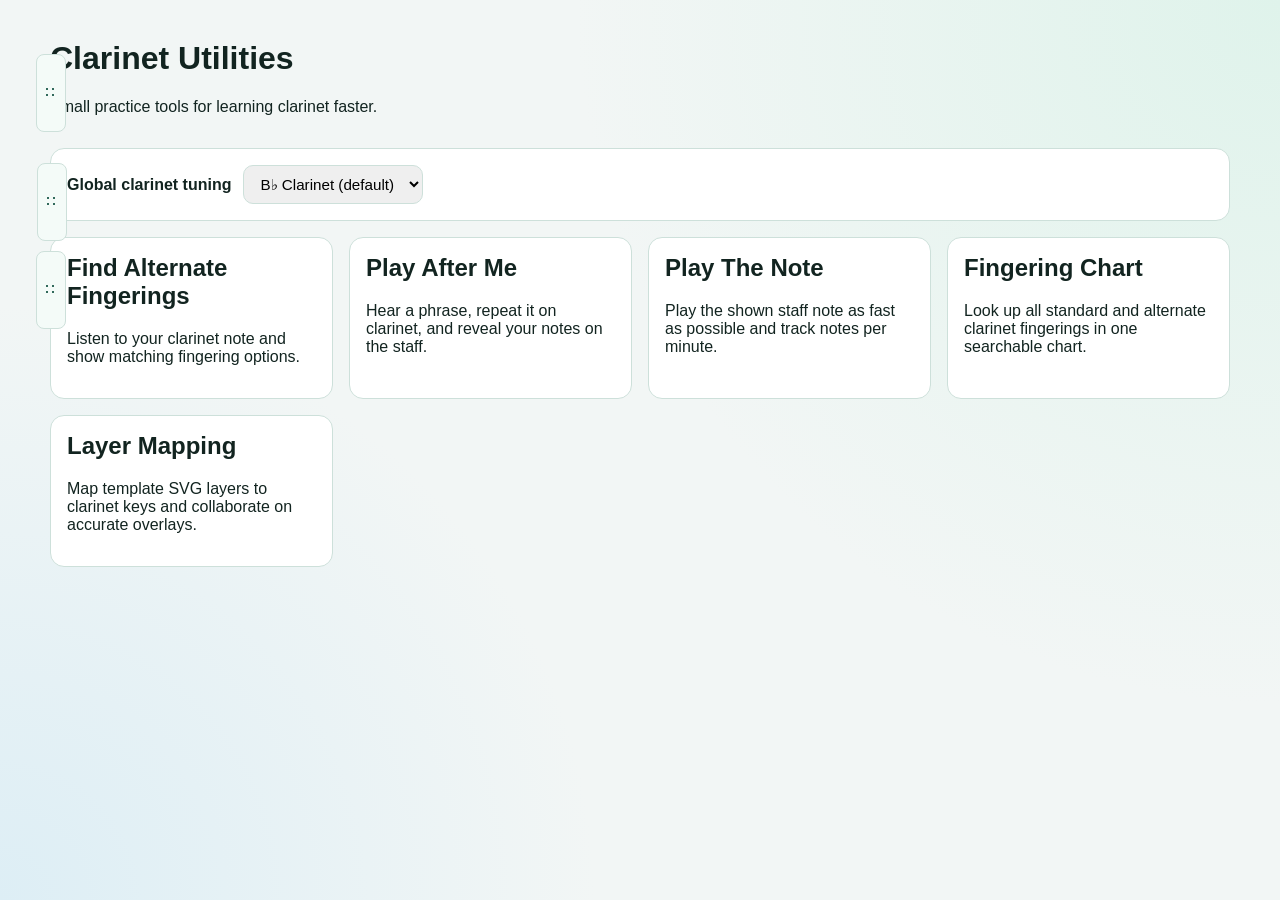
==== index.html @ 4f7fa903 "fixed fingerings! Lots of work hehe" ====
<!doctype html>
<html lang="en">
<head>
  <meta charset="UTF-8">
  <meta name="viewport" content="width=device-width, initial-scale=1.0">
  <title>Clarinet Utilities</title>
  <link rel="stylesheet" href="styles.css">
</head>
<body>
  <main class="page">
    <div id="main-workspace" class="workspace">
      <header class="main-panel">
        <h1>Clarinet Utilities</h1>
        <p>Small practice tools for learning clarinet faster.</p>
      </header>

      <section class="controls main-panel">
        <label for="global-tuning">Global clarinet tuning</label>
        <select id="global-tuning">
          <option value="Bb">B♭ Clarinet (default)</option>
          <option value="A">A Clarinet</option>
          <option value="C">C Clarinet</option>
        </select>
      </section>

      <section class="card-grid main-panel">
        <a class="card" href="alternate-fingerings.html">
          <h2>Find Alternate Fingerings</h2>
          <p>Listen to your clarinet note and show matching fingering options.</p>
        </a>
        <a class="card" href="play-after-me.html">
          <h2>Play After Me</h2>
          <p>Hear a phrase, repeat it on clarinet, and reveal your notes on the staff.</p>
        </a>
        <a class="card" href="play-the-note.html">
          <h2>Play The Note</h2>
          <p>Play the shown staff note as fast as possible and track notes per minute.</p>
        </a>
        <a class="card" href="fingering-chart.html">
          <h2>Fingering Chart</h2>
          <p>Look up all standard and alternate clarinet fingerings in one searchable chart.</p>
        </a>
        <a class="card" href="layer-mapping.html">
          <h2>Layer Mapping</h2>
          <p>Map template SVG layers to clarinet keys and collaborate on accurate overlays.</p>
        </a>
      </section>
    </div>
  </main>
  <script src="js/music-core.js"></script>
  <script src="js/reorder-panels.js"></script>
  <script src="js/main.js"></script>
</body>
</html>
---- styles.css ----
:root {
  --bg: #f2f6f5;
  --card: #ffffff;
  --ink: #122420;
  --muted: #4f6b64;
  --line: #cde0da;
  --accent: #10634f;
  --accent-light: #e0f2ed;
}

* {
  box-sizing: border-box;
}

body {
  margin: 0;
  font-family: "Avenir Next", "Gill Sans", "Trebuchet MS", sans-serif;
  color: var(--ink);
  background:
    radial-gradient(circle at top right, #dff3eb 0%, transparent 45%),
    radial-gradient(circle at bottom left, #ddeef5 0%, transparent 38%),
    var(--bg);
  min-height: 100vh;
}

.page {
  max-width: 1220px;
  margin: 0 auto;
  padding: 1.25rem;
}

h1,
h2,
h3,
p {
  margin-top: 0;
}

.top-nav {
  margin-bottom: 1rem;
}

.top-nav a {
  color: var(--accent);
  text-decoration: none;
  font-weight: 700;
}

.workspace {
  display: flex;
  flex-direction: column;
  gap: 1rem;
  margin-top: 1.25rem;
}

.card-grid {
  margin-top: 1.5rem;
  display: grid;
  grid-template-columns: repeat(auto-fit, minmax(240px, 1fr));
  gap: 1rem;
}

.card,
.result-card,
.controls,
.fingerings,
.pitch-visualizer,
.spectrum-visualizer {
  background: var(--card);
  border: 1px solid var(--line);
  border-radius: 14px;
  padding: 1rem;
}

.card {
  text-decoration: none;
  color: inherit;
  transition: transform 140ms ease, box-shadow 140ms ease;
}

.card:hover,
.card:focus-visible {
  transform: translateY(-2px);
  box-shadow: 0 8px 18px rgba(20, 56, 47, 0.1);
}

.controls {
  display: flex;
  flex-wrap: wrap;
  align-items: center;
  gap: 0.75rem;
}

.controls label {
  font-weight: 700;
}

select,
button {
  border-radius: 10px;
  border: 1px solid var(--line);
  padding: 0.55rem 0.75rem;
  font-size: 0.95rem;
  font-family: inherit;
}

input[type="search"] {
  border-radius: 10px;
  border: 1px solid var(--line);
  padding: 0.55rem 0.75rem;
  font-size: 0.95rem;
  font-family: inherit;
}

textarea {
  border-radius: 10px;
  border: 1px solid var(--line);
  padding: 0.55rem 0.75rem;
  font-size: 0.9rem;
  font-family: "SFMono-Regular", Menlo, Monaco, Consolas, "Liberation Mono", monospace;
}

button {
  background: var(--accent);
  border-color: var(--accent);
  color: #fff;
  font-weight: 700;
  cursor: pointer;
}

button:disabled {
  opacity: 0.45;
  cursor: not-allowed;
}

.status {
  flex-basis: 100%;
  margin: 0;
}

.reorderable-panel {
  margin-top: 0 !important;
  transition: transform 180ms ease, box-shadow 180ms ease, opacity 180ms ease;
  position: relative;
}

.drag-handle {
  position: absolute;
  left: -14px;
  top: 14px;
  z-index: 12;
  display: inline-flex;
  align-items: center;
  justify-content: center;
  width: 30px;
  height: 78px;
  padding: 0;
  border: 1px solid var(--line);
  border-radius: 8px;
  background: #f4fbf8;
  color: #0f4f3f;
  cursor: move;
  user-select: none;
  -webkit-user-select: none;
  -webkit-touch-callout: none;
  touch-action: manipulation;
  margin: 0;
}

.drag-grip {
  width: 14px;
  height: 14px;
  opacity: 0.85;
  background-image: radial-gradient(currentColor 1.4px, transparent 1.5px);
  background-size: 6px 6px;
  background-position: 0 0;
}

.reorderable-panel.is-reordering {
  opacity: 0.96;
  box-shadow: 0 18px 34px rgba(10, 34, 27, 0.25);
  position: relative;
  z-index: 18;
  cursor: grabbing;
}

body.reordering-active {
  user-select: none;
  -webkit-user-select: none;
}

body.reordering-active .reorderable-panel:not(.is-reordering) {
  transition: transform 220ms cubic-bezier(0.22, 1, 0.36, 1), box-shadow 180ms ease, opacity 180ms ease;
}

.results {
  display: grid;
  grid-template-columns: repeat(auto-fit, minmax(280px, 1fr));
  gap: 1rem;
}

.muted {
  color: var(--muted);
}

#concert-note,
#written-note {
  font-size: 1.85rem;
  font-weight: 800;
  margin-bottom: 0.5rem;
}

.note-pair-row {
  display: grid;
  grid-template-columns: repeat(2, minmax(0, 1fr));
  gap: 0.8rem;
  align-items: end;
}

.written-inline {
  display: flex;
  align-items: center;
  gap: 0.5rem;
}

.written-inline .staff-svg {
  max-width: 175px;
  margin-left: 0.2rem;
}

.note-pair-item p.muted {
  margin-bottom: 0.2rem;
}

.note-pair-item #concert-note,
.note-pair-item #written-note {
  margin-bottom: 0;
  font-size: 1.55rem;
}

#pitch-canvas {
  width: 100%;
  height: 240px;
  border-radius: 12px;
  border: 1px solid #263947;
  background:
    radial-gradient(circle at 80% 15%, rgba(58, 247, 212, 0.14) 0%, transparent 32%),
    radial-gradient(circle at 20% 90%, rgba(18, 98, 255, 0.12) 0%, transparent 26%),
    linear-gradient(180deg, #131c25 0%, #0d141b 100%);
}

#spectrum-canvas {
  width: 100%;
  height: 240px;
  border-radius: 12px;
  border: 1px solid #243847;
  background:
    radial-gradient(circle at 18% 10%, rgba(104, 232, 255, 0.12) 0%, transparent 35%),
    radial-gradient(circle at 83% 89%, rgba(74, 198, 255, 0.1) 0%, transparent 30%),
    linear-gradient(180deg, #121a25 0%, #0c131b 100%);
}

.fingering-list {
  display: grid;
  grid-template-columns: repeat(auto-fit, minmax(240px, 1fr));
  gap: 0.75rem;
}

.chart-results {
  display: flex;
  flex-direction: column;
  gap: 0.65rem;
}

.chart-note-block {
  border: 1px solid var(--line);
  border-radius: 12px;
  padding: 0.55rem 0.6rem;
  background: #f9fcfb;
}

.chart-note-title {
  margin: 0 0 0.2rem;
  font-size: 0.95rem;
}

.chart-note-subtitle {
  margin: 0 0 0.4rem;
  font-size: 0.8rem;
}

.chart-note-rows {
  display: grid;
  gap: 0.45rem;
}

.chart-fingering-row {
  display: grid;
  grid-template-columns: 128px 132px minmax(0, 1fr);
  gap: 0.5rem;
  align-items: center;
  padding-top: 0.26rem;
  border-top: 1px dashed #d7e7e1;
}

.chart-fingering-row:first-child {
  border-top: 0;
  padding-top: 0;
}

.chart-clef-col,
.chart-clef-spacer {
  min-height: 84px;
}

.chart-staff-svg {
  display: block;
  width: 124px;
  height: auto;
  border: 1px solid var(--line);
  border-radius: 8px;
  background: #fff;
}

.chart-fingering-visual .fingering-image-frame {
  width: 126px;
}

.chart-fingering-visual .fingering-image-frame > img {
  display: block;
  width: 100%;
  height: auto;
}

.chart-fingering-text p {
  margin: 0 0 0.22rem;
  font-size: 0.82rem;
  line-height: 1.25;
}

.chart-fingering-text p:last-child {
  margin-bottom: 0;
}

.chart-fingering-type {
  display: inline-block;
  font-size: 0.74rem;
  font-weight: 700;
  border: 1px solid var(--line);
  background: #eef7f3;
  border-radius: 999px;
  padding: 0.06rem 0.4rem;
}

.chart-fingering-info {
  color: var(--muted);
}

.chart-fingering-keys {
  color: #27443c;
  overflow-wrap: anywhere;
}

.fingering-card {
  border: 1px solid var(--line);
  border-radius: 12px;
  padding: 0.75rem;
  background: var(--accent-light);
}

.fingering-card h3 {
  margin-bottom: 0.35rem;
}

.fingering-card p {
  margin-bottom: 0.35rem;
}

.fingering-content {
  min-width: 0;
}

.fingering-card-compact {
  padding: 0.55rem 0.6rem;
}

.fingering-card-compact h3 {
  font-size: 0.95rem;
  margin-bottom: 0.25rem;
}

.fingering-card-compact p {
  margin-bottom: 0.25rem;
  font-size: 0.84rem;
  line-height: 1.26;
}

.fingering-guide-link {
  margin: 0.24rem 0 0;
  font-size: 0.8rem;
  color: var(--muted);
}

.fingering-card-horizontal {
  display: grid;
  grid-template-columns: 150px minmax(0, 1fr);
  gap: 0.65rem;
  align-items: start;
}

.fingering-card-horizontal .fingering-visual {
  margin: 0;
}

.fingering-card-horizontal .fingering-visual figcaption {
  margin-top: 0.18rem;
  font-size: 0.74rem;
}

.fingering-image-frame {
  position: relative;
  border: 1px solid var(--line);
  border-radius: 10px;
  background: #fff;
  overflow: hidden;
}

.fingering-inline-svg {
  display: block;
  width: 100%;
  height: auto;
}

.fingering-overlay-svg {
  position: absolute;
  inset: 0;
  width: 100%;
  height: 100%;
  pointer-events: none;
}

.fingering-visual {
  margin: 0.55rem 0 0;
}

.fingering-visual img {
  width: 100%;
  display: block;
  background: #fff;
}

.fingering-visual figcaption {
  margin-top: 0.3rem;
  font-size: 0.82rem;
  color: var(--muted);
}

.staff-svg {
  width: 100%;
  max-width: 360px;
  height: auto;
  border: 1px solid var(--line);
  border-radius: 10px;
  background: #fff;
}

.game-controls,
.game-info,
.score-panel,
.game-card {
  background: var(--card);
  border: 1px solid var(--line);
  border-radius: 14px;
  padding: 1rem;
}

.game-controls {
  margin-top: 1rem;
}

.control-row {
  display: flex;
  flex-wrap: wrap;
  gap: 0.6rem;
  align-items: center;
  margin-bottom: 0.7rem;
}

.control-row label {
  min-width: 210px;
  font-weight: 700;
}

.control-row input,
.control-row select {
  border-radius: 10px;
  border: 1px solid var(--line);
  padding: 0.55rem 0.75rem;
  font-size: 0.95rem;
  font-family: inherit;
}

.custom-controls {
  border: 1px dashed var(--line);
  border-radius: 12px;
  padding: 0.8rem;
  margin-top: 0.35rem;
  margin-bottom: 0.75rem;
}

.control-actions {
  display: flex;
  gap: 0.7rem;
  flex-wrap: wrap;
}

.mapping-grid {
  display: grid;
  gap: 0.7rem;
}

.mapping-row {
  display: grid;
  gap: 0.35rem;
  border: 1px solid var(--line);
  border-radius: 10px;
  padding: 0.55rem;
  background: #f9fcfb;
}

.mapping-key {
  font-size: 0.9rem;
  font-weight: 700;
  color: #15332c;
}

.mapping-canvas {
  border: 1px solid var(--line);
  border-radius: 10px;
  padding: 0.45rem;
  background: #fff;
  min-height: 260px;
}

.mapping-template-svg {
  width: 100%;
  max-width: 220px;
  height: auto;
  display: block;
  margin: 0 auto;
}

.mapping-template-svg .mapping-layer-group.is-unselected {
  opacity: 0.18;
}

.mapping-template-svg .mapping-layer-group.is-selected {
  opacity: 1;
}

.mapping-template-svg .mapping-layer-group.is-selected path,
.mapping-template-svg .mapping-layer-group.is-selected circle,
.mapping-template-svg .mapping-layer-group.is-selected ellipse,
.mapping-template-svg .mapping-layer-group.is-selected rect,
.mapping-template-svg .mapping-layer-group.is-selected polygon,
.mapping-template-svg .mapping-layer-group.is-selected polyline,
.mapping-template-svg .mapping-layer-group.is-selected line {
  stroke: #0a0a0a !important;
  fill: #0a0a0a !important;
}

.mapping-selected {
  display: flex;
  flex-wrap: wrap;
  gap: 0.35rem;
  font-size: 0.83rem;
  color: var(--muted);
}

.mapping-pill {
  display: inline-flex;
  align-items: center;
  border: 1px solid var(--line);
  border-radius: 999px;
  background: #eef7f3;
  color: #16372f;
  padding: 0.16rem 0.48rem;
  font-weight: 700;
}

.mapping-layer-list {
  display: flex;
  flex-wrap: wrap;
  gap: 0.35rem;
}

.mapping-layer-btn {
  border: 1px solid var(--line);
  background: #fff;
  color: #24463e;
  border-radius: 999px;
  padding: 0.18rem 0.52rem;
  font-size: 0.78rem;
  font-weight: 700;
  cursor: pointer;
}

.mapping-layer-btn.is-selected {
  background: #10634f;
  border-color: #10634f;
  color: #fff;
}

.mapping-json {
  width: 100%;
  min-height: 220px;
  resize: vertical;
  margin-bottom: 0.65rem;
}

.register-options {
  display: flex;
  flex-wrap: wrap;
  gap: 0.8rem;
}

.register-options label {
  min-width: 0;
  font-weight: 600;
  display: inline-flex;
  align-items: center;
  gap: 0.35rem;
}

.game-info {
  margin-top: 1rem;
  display: grid;
  grid-template-columns: repeat(auto-fit, minmax(180px, 1fr));
  gap: 0.7rem;
}

.game-card h2 {
  margin-bottom: 0.5rem;
}

.big {
  font-size: 1.7rem;
  font-weight: 800;
  margin: 0;
}

.score-panel {
  margin-top: 1rem;
}

#score-output .staff-svg {
  max-width: none;
}

@media (min-width: 980px) {
  #workspace {
    display: grid;
    grid-template-columns: minmax(320px, 1fr) minmax(320px, 1fr);
    gap: 1rem;
  }

  #workspace .controls,
  #workspace .results,
  #workspace .fingerings {
    grid-column: 1 / -1;
  }

  #workspace .pitch-visualizer,
  #workspace .spectrum-visualizer {
    grid-column: span 1;
  }

  #play-after-workspace,
  #play-note-workspace,
  #fingering-chart-workspace {
    display: grid;
    grid-template-columns: minmax(320px, 1fr) minmax(320px, 1fr);
    gap: 1rem;
  }

  #play-after-workspace .score-panel,
  #play-note-workspace .score-panel,
  #fingering-chart-workspace .fingerings {
    grid-column: 1 / -1;
  }
}

@media (max-width: 620px) {
  .page {
    padding: 1rem;
  }

  .controls {
    align-items: stretch;
  }

  select,
  button,
  input[type="search"] {
    width: 100%;
  }

  .control-row label {
    min-width: 0;
    width: 100%;
  }

  .game-info {
    margin-top: 0.7rem;
    gap: 0.45rem;
    grid-template-columns: repeat(3, minmax(0, 1fr));
  }

  .game-card {
    padding: 0.55rem;
    border-radius: 10px;
  }

  .game-card h2 {
    margin-bottom: 0.35rem;
    font-size: 0.78rem;
    line-height: 1.15;
  }

  .big {
    font-size: 1.1rem;
    line-height: 1.05;
  }

  .drag-handle {
    left: -10px;
    top: 10px;
    width: 28px;
    height: 72px;
  }

  .note-pair-row {
    gap: 0.5rem;
  }

  .note-pair-item #concert-note,
  .note-pair-item #written-note {
    font-size: 1.18rem;
    line-height: 1.1;
    white-space: nowrap;
  }

  .written-inline {
    gap: 0.3rem;
  }

  .written-inline .staff-svg {
    max-width: 110px;
  }

  .chart-results {
    gap: 0.45rem;
  }

  .chart-note-block {
    padding: 0.42rem 0.46rem;
  }

  .chart-note-title {
    font-size: 0.84rem;
  }

  .chart-note-subtitle {
    font-size: 0.7rem;
    margin-bottom: 0.24rem;
  }

  .chart-note-rows {
    gap: 0.32rem;
  }

  .chart-fingering-row {
    grid-template-columns: 80px 82px minmax(0, 1fr);
    gap: 0.3rem;
    padding-top: 0.22rem;
  }

  .chart-clef-col,
  .chart-clef-spacer {
    min-height: 56px;
  }

  .chart-staff-svg {
    width: 78px;
    border-radius: 6px;
  }

  .chart-fingering-visual .fingering-image-frame {
    width: 80px;
  }

  .chart-fingering-visual .fingering-image-frame > img {
    border-radius: 6px;
  }

  .chart-fingering-text p {
    font-size: 0.7rem;
    margin-bottom: 0.16rem;
    line-height: 1.17;
  }

  .chart-fingering-keys {
    font-size: 0.66rem;
    line-height: 1.16;
  }

  .chart-fingering-type {
    font-size: 0.62rem;
    padding: 0.03rem 0.26rem;
  }

  .chart-fingering-list {
    gap: 0.22rem;
    padding-left: 0.9rem;
  }

  .chart-fingering-item {
    font-size: 0.72rem;
    line-height: 1.18;
  }

  .chart-fingering-type {
    font-size: 0.66rem;
    padding: 0.04rem 0.3rem;
  }

  .fingering-list {
    grid-template-columns: 1fr;
    gap: 0.45rem;
  }

  .fingering-card-compact {
    padding: 0.48rem 0.52rem;
  }

  .fingering-card-compact h3 {
    font-size: 0.9rem;
  }

  .fingering-card-compact p {
    font-size: 0.78rem;
    margin-bottom: 0.2rem;
  }

  .fingering-guide-link {
    font-size: 0.74rem;
  }

  .fingering-card-horizontal {
    grid-template-columns: 108px minmax(0, 1fr);
    gap: 0.4rem;
  }

  .fingering-card-horizontal .fingering-visual figcaption {
    font-size: 0.68rem;
  }

}
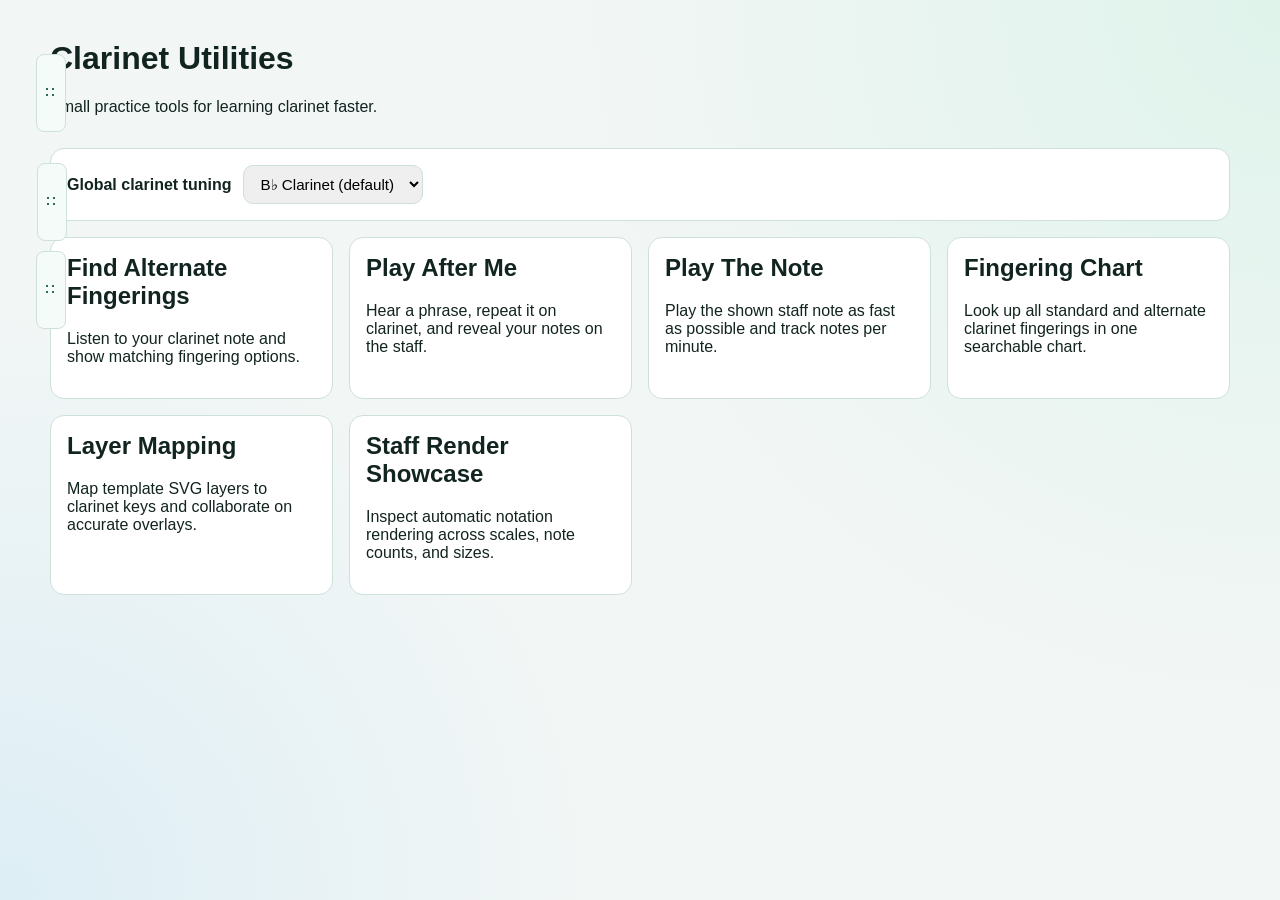
==== commit cbbe7469: "fixed staff renderer" ====
--- a/index.html
+++ b/index.html
@@ -44,6 +44,10 @@
           <h2>Layer Mapping</h2>
           <p>Map template SVG layers to clarinet keys and collaborate on accurate overlays.</p>
         </a>
+        <a class="card" href="staff-render-showcase.html">
+          <h2>Staff Render Showcase</h2>
+          <p>Inspect automatic notation rendering across scales, note counts, and sizes.</p>
+        </a>
       </section>
     </div>
   </main>
--- a/styles.css
+++ b/styles.css
@@ -266,6 +266,32 @@
   gap: 0.75rem;
 }
 
+#alternate-fingerings-panel {
+  min-height: 420px;
+}
+
+#alternate-fingerings-panel .fingering-list {
+  min-height: 0;
+  align-items: start;
+  align-content: start;
+}
+
+.fingering-placeholder {
+  display: grid;
+  grid-template-columns: 150px minmax(0, 1fr);
+  gap: 0.65rem;
+  align-items: start;
+}
+
+.fingering-placeholder-text h3 {
+  margin: 0 0 0.35rem;
+}
+
+.fingering-placeholder-text p {
+  margin: 0;
+  color: var(--muted);
+}
+
 .chart-results {
   display: flex;
   flex-direction: column;
@@ -462,6 +488,34 @@
   border: 1px solid var(--line);
   border-radius: 10px;
   background: #fff;
+}
+
+.staff-showcase-grid {
+  display: grid;
+  gap: 0.9rem;
+}
+
+.staff-showcase-card {
+  border: 1px solid var(--line);
+  border-radius: 14px;
+  background: var(--panel);
+  padding: 0.8rem;
+}
+
+.staff-showcase-card h3 {
+  margin: 0 0 0.3rem;
+}
+
+.staff-showcase-card .muted {
+  margin: 0 0 0.5rem;
+}
+
+.staff-showcase-frame {
+  border: 1px solid var(--line);
+  border-radius: 12px;
+  background: #fff;
+  padding: 0.2rem;
+  overflow-x: auto;
 }
 
 .game-controls,
@@ -839,6 +893,19 @@
     gap: 0.45rem;
   }
 
+  #alternate-fingerings-panel {
+    min-height: 360px;
+  }
+
+  #alternate-fingerings-panel .fingering-list {
+    min-height: 0;
+  }
+
+  .fingering-placeholder {
+    grid-template-columns: 108px minmax(0, 1fr);
+    gap: 0.4rem;
+  }
+
   .fingering-card-compact {
     padding: 0.48rem 0.52rem;
   }
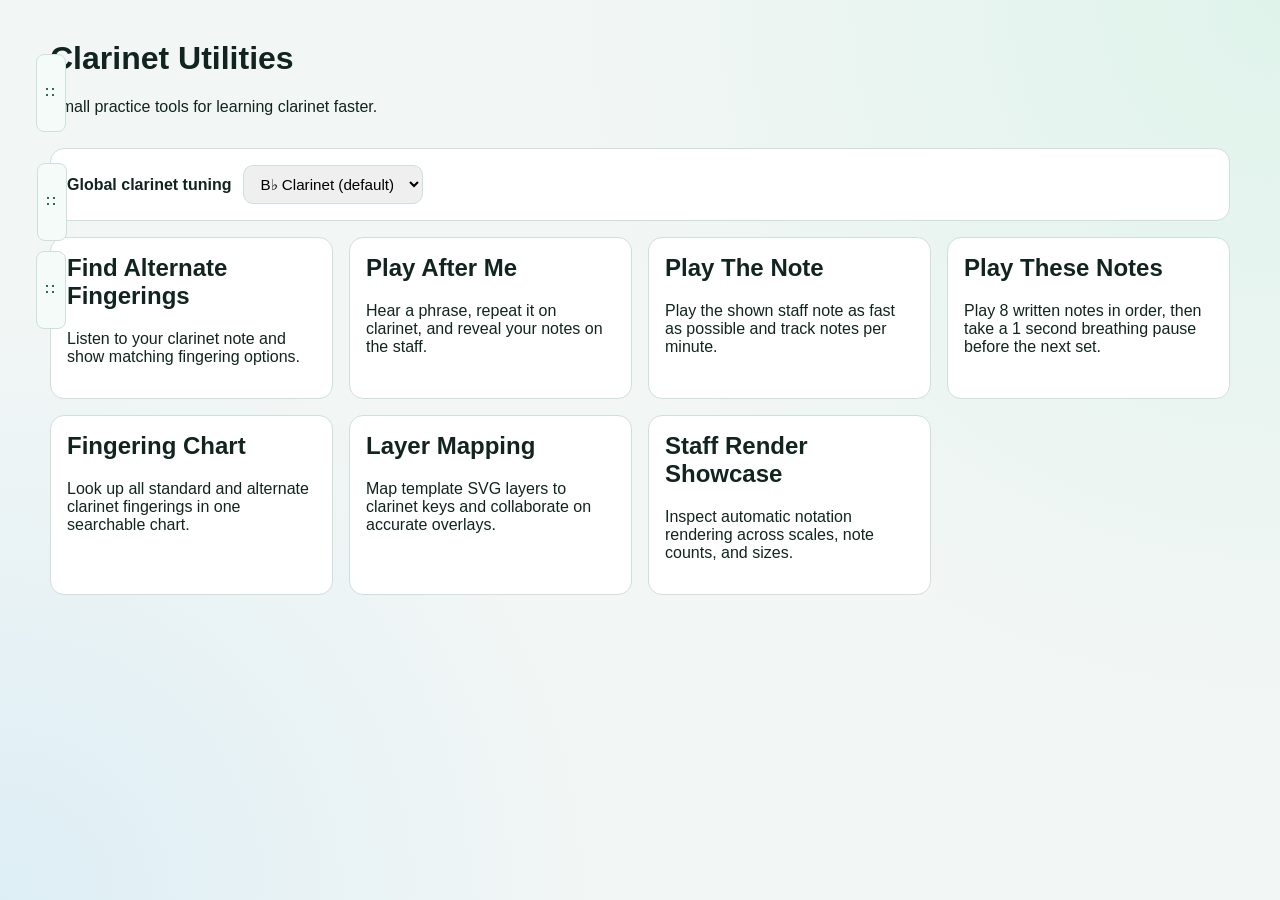
==== commit f2384c9d: "addd play these notes" ====
--- a/index.html
+++ b/index.html
@@ -36,6 +36,10 @@
           <h2>Play The Note</h2>
           <p>Play the shown staff note as fast as possible and track notes per minute.</p>
         </a>
+        <a class="card" href="play-these-notes.html">
+          <h2>Play These Notes</h2>
+          <p>Play 8 written notes in order, then take a 1 second breathing pause before the next set.</p>
+        </a>
         <a class="card" href="fingering-chart.html">
           <h2>Fingering Chart</h2>
           <p>Look up all standard and alternate clarinet fingerings in one searchable chart.</p>
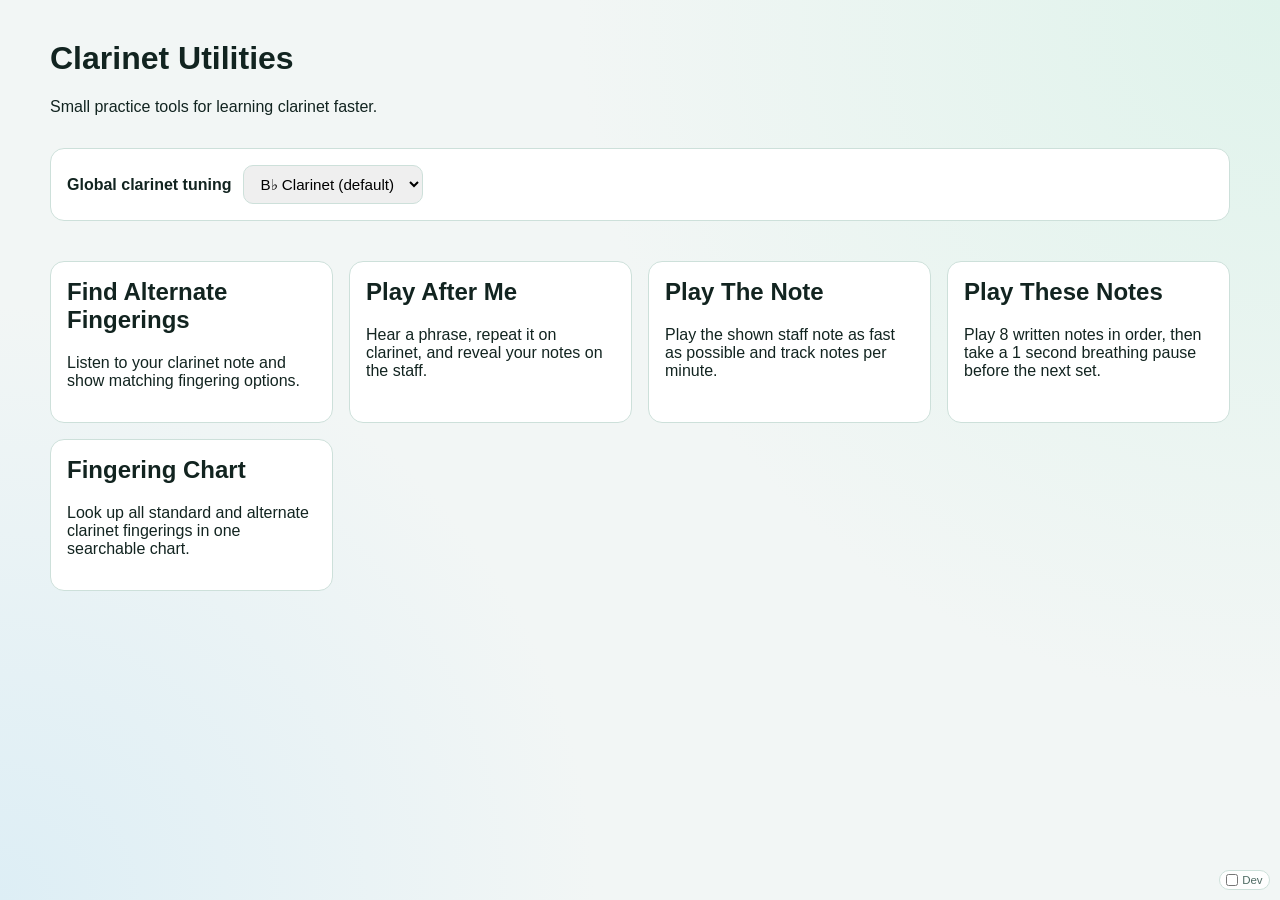
==== commit d92c8970: "placed some things in dev mode. Removed panel system. Introduced favicon" ====
--- a/index.html
+++ b/index.html
@@ -4,6 +4,7 @@
   <meta charset="UTF-8">
   <meta name="viewport" content="width=device-width, initial-scale=1.0">
   <title>Clarinet Utilities</title>
+  <link rel="icon" href="favicon.svg" type="image/svg+xml">
   <link rel="stylesheet" href="styles.css">
 </head>
 <body>
@@ -44,11 +45,11 @@
           <h2>Fingering Chart</h2>
           <p>Look up all standard and alternate clarinet fingerings in one searchable chart.</p>
         </a>
-        <a class="card" href="layer-mapping.html">
+        <a class="card" href="layer-mapping.html" data-dev-only hidden>
           <h2>Layer Mapping</h2>
           <p>Map template SVG layers to clarinet keys and collaborate on accurate overlays.</p>
         </a>
-        <a class="card" href="staff-render-showcase.html">
+        <a class="card" href="staff-render-showcase.html" data-dev-only hidden>
           <h2>Staff Render Showcase</h2>
           <p>Inspect automatic notation rendering across scales, note counts, and sizes.</p>
         </a>
@@ -56,7 +57,7 @@
     </div>
   </main>
   <script src="js/music-core.js"></script>
-  <script src="js/reorder-panels.js"></script>
+  <script src="js/dev-mode.js"></script>
   <script src="js/main.js"></script>
 </body>
 </html>
--- a/styles.css
+++ b/styles.css
@@ -518,6 +518,29 @@
   overflow-x: auto;
 }
 
+.dev-mode-toggle {
+  position: fixed;
+  right: 10px;
+  bottom: 10px;
+  z-index: 50;
+  display: inline-flex;
+  align-items: center;
+  gap: 0.26rem;
+  font-size: 0.72rem;
+  color: var(--muted);
+  background: rgba(255, 255, 255, 0.88);
+  border: 1px solid var(--line);
+  border-radius: 999px;
+  padding: 0.18rem 0.4rem;
+  user-select: none;
+}
+
+.dev-mode-toggle input[type="checkbox"] {
+  width: 12px;
+  height: 12px;
+  margin: 0;
+}
+
 .game-controls,
 .game-info,
 .score-panel,
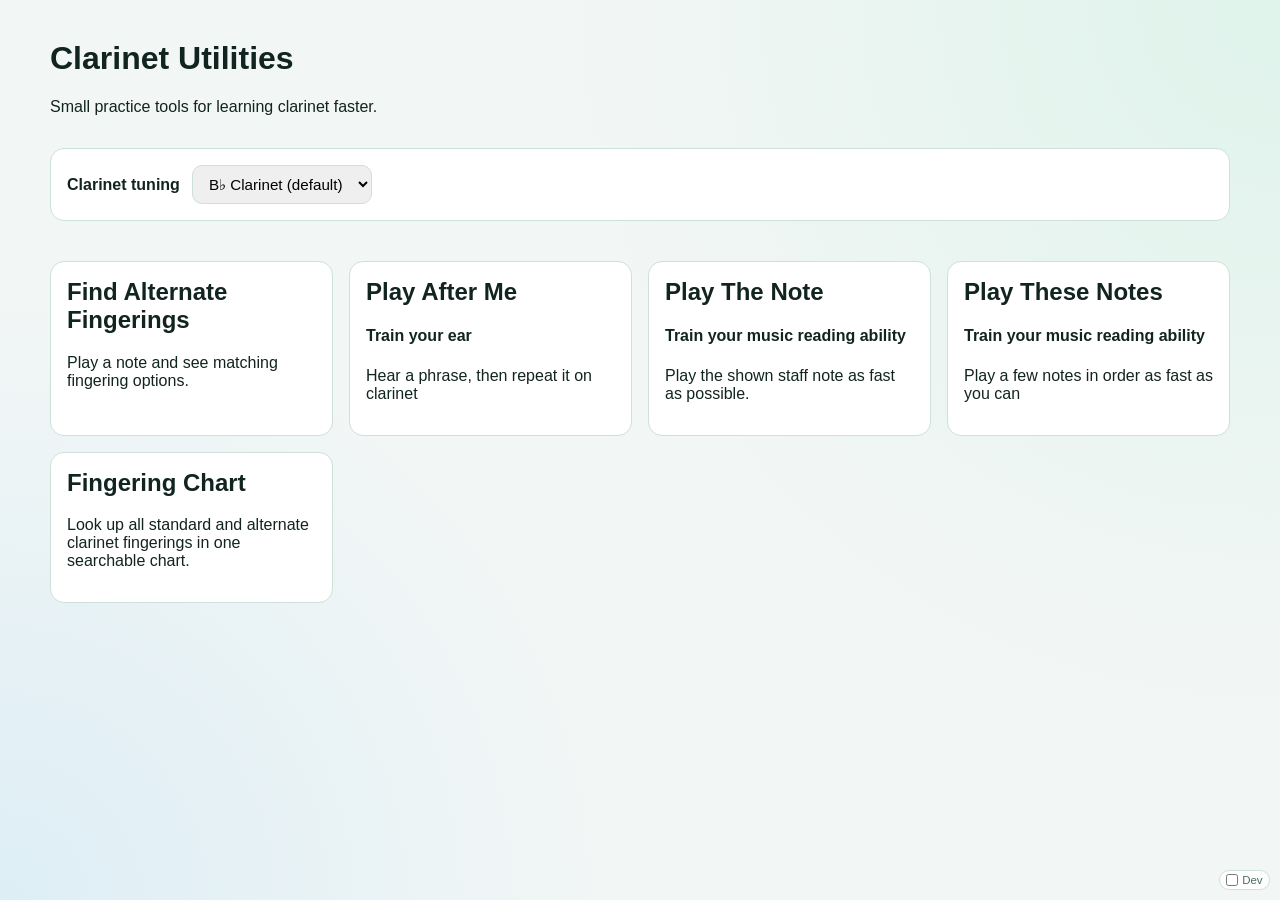
==== commit b1d8886a: "much nicer bottom bar" ====
--- a/index.html
+++ b/index.html
@@ -7,7 +7,7 @@
   <link rel="icon" href="favicon.svg" type="image/svg+xml">
   <link rel="stylesheet" href="styles.css">
 </head>
-<body>
+<body data-show-dev-toggle>
   <main class="page">
     <div id="main-workspace" class="workspace">
       <header class="main-panel">
@@ -16,7 +16,7 @@
       </header>
 
       <section class="controls main-panel">
-        <label for="global-tuning">Global clarinet tuning</label>
+        <label for="global-tuning">Clarinet tuning</label>
         <select id="global-tuning">
           <option value="Bb">B♭ Clarinet (default)</option>
           <option value="A">A Clarinet</option>
@@ -27,19 +27,22 @@
       <section class="card-grid main-panel">
         <a class="card" href="alternate-fingerings.html">
           <h2>Find Alternate Fingerings</h2>
-          <p>Listen to your clarinet note and show matching fingering options.</p>
+          <p>Play a note and see matching fingering options.</p>
         </a>
         <a class="card" href="play-after-me.html">
           <h2>Play After Me</h2>
-          <p>Hear a phrase, repeat it on clarinet, and reveal your notes on the staff.</p>
+          <h4>Train your ear</h4>
+          <p>Hear a phrase, then repeat it on clarinet</p>
         </a>
         <a class="card" href="play-the-note.html">
           <h2>Play The Note</h2>
-          <p>Play the shown staff note as fast as possible and track notes per minute.</p>
+          <h4>Train your music reading ability</h4>
+          <p>Play the shown staff note as fast as possible.</p>
         </a>
         <a class="card" href="play-these-notes.html">
           <h2>Play These Notes</h2>
-          <p>Play 8 written notes in order, then take a 1 second breathing pause before the next set.</p>
+          <h4>Train your music reading ability</h4>
+          <p>Play a few notes in order as fast as you can</p>
         </a>
         <a class="card" href="fingering-chart.html">
           <h2>Fingering Chart</h2>
--- a/styles.css
+++ b/styles.css
@@ -23,6 +23,10 @@
   min-height: 100vh;
 }
 
+body.has-bottom-bar {
+  padding-bottom: 76px;
+}
+
 .page {
   max-width: 1220px;
   margin: 0 auto;
@@ -541,6 +545,137 @@
   margin: 0;
 }
 
+.bottom-bar {
+  position: fixed;
+  left: 0;
+  right: 0;
+  bottom: 0;
+  height: 64px;
+  z-index: 40;
+  overflow: hidden;
+  background: rgba(16, 25, 24, 0.9);
+  backdrop-filter: blur(4px);
+  border-top: 1px solid rgba(178, 215, 200, 0.28);
+}
+
+.bottom-bar-canvas {
+  position: absolute;
+  inset: 0;
+  width: 100%;
+  height: 100%;
+}
+
+.bottom-bar-content {
+  position: relative;
+  z-index: 1;
+  height: 100%;
+  display: grid;
+  grid-template-columns: repeat(3, minmax(0, 1fr));
+  align-items: center;
+  gap: 0.4rem;
+  padding: 0.55rem 0.75rem;
+}
+
+.bottom-bar-content.without-pitch {
+  grid-template-columns: repeat(2, minmax(0, 1fr));
+}
+
+.bottom-bar-section {
+  min-width: 0;
+  display: flex;
+  align-items: center;
+  justify-content: center;
+}
+
+.bottom-bar-status {
+  display: inline-flex;
+  align-items: center;
+  justify-content: center;
+  font-size: 0.81rem;
+  font-weight: 700;
+  color: #eff4f6;
+  text-transform: lowercase;
+  letter-spacing: 0.02em;
+  justify-self: center;
+  min-width: 84px;
+}
+
+.bottom-bar-actions {
+  display: inline-flex;
+  align-items: center;
+  justify-content: center;
+  justify-self: center;
+  min-width: 0;
+}
+
+.bottom-bar-actions button {
+  border: 1px solid rgba(229, 233, 231, 0.42);
+  background: rgba(255, 255, 255, 0.08);
+  color: #f7f7f1;
+  border-radius: 999px;
+  padding: 0 1.1rem;
+  font-size: 1.22rem;
+  font-weight: 700;
+  line-height: 1;
+  backdrop-filter: blur(2px);
+  min-width: 124px;
+  height: 44px;
+}
+
+.bottom-bar-pitch {
+  display: inline-flex;
+  align-items: center;
+  justify-content: center;
+  font-size: 0.78rem;
+  font-weight: 600;
+  color: #eef5f8;
+  letter-spacing: 0.01em;
+  text-transform: none;
+  white-space: nowrap;
+  overflow: hidden;
+  text-overflow: ellipsis;
+  max-width: 100%;
+}
+
+.bottom-bar.waiting .bottom-bar-status {
+  color: #f2f5f7;
+}
+
+.bottom-bar.listening .bottom-bar-status {
+  color: #d4f6ff;
+}
+
+.bottom-bar-actions button.is-warm {
+  background: rgba(255, 166, 84, 0.78);
+  border-color: rgba(255, 210, 160, 0.95);
+  color: #fff7e9;
+}
+
+.bottom-bar-actions button.is-cold {
+  background: rgba(65, 157, 188, 0.8);
+  border-color: rgba(170, 229, 246, 0.95);
+  color: #ecfbff;
+}
+
+.bottom-bar-actions button.needs-attention {
+  animation: bottom-bar-start-attention 1.8s ease-in-out infinite;
+}
+
+@keyframes bottom-bar-start-attention {
+  0% {
+    transform: scale(1);
+    box-shadow: 0 0 0 0 rgba(255, 176, 112, 0.55);
+  }
+  45% {
+    transform: scale(1.04);
+    box-shadow: 0 0 0 9px rgba(255, 176, 112, 0.08);
+  }
+  100% {
+    transform: scale(1);
+    box-shadow: 0 0 0 0 rgba(255, 176, 112, 0);
+  }
+}
+
 .game-controls,
 .game-info,
 .score-panel,
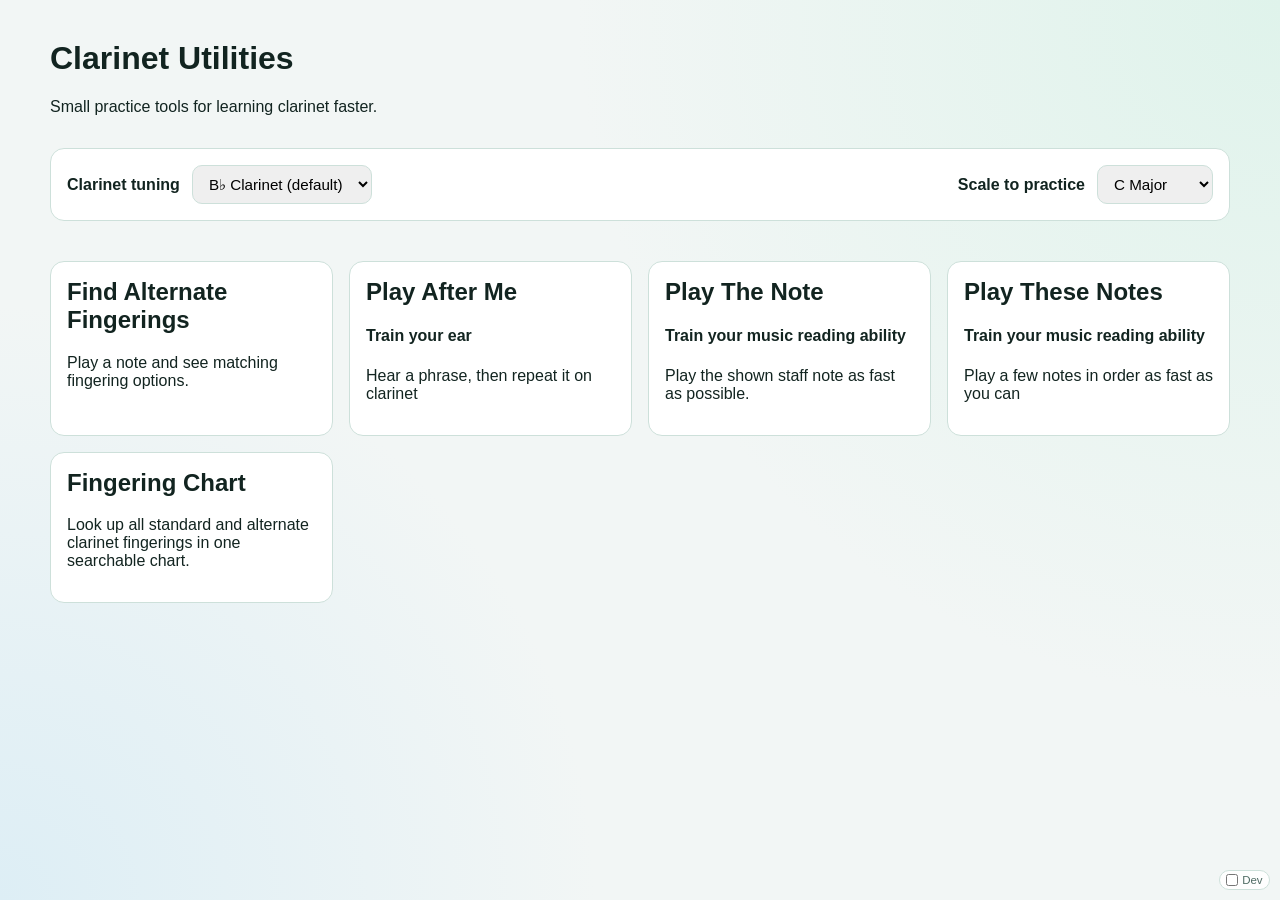
==== commit c26b13cd: "added scale selection in front page" ====
--- a/index.html
+++ b/index.html
@@ -15,13 +15,28 @@
         <p>Small practice tools for learning clarinet faster.</p>
       </header>
 
-      <section class="controls main-panel">
-        <label for="global-tuning">Clarinet tuning</label>
-        <select id="global-tuning">
-          <option value="Bb">B♭ Clarinet (default)</option>
-          <option value="A">A Clarinet</option>
-          <option value="C">C Clarinet</option>
-        </select>
+      <section class="controls main-panel global-controls">
+        <div class="global-controls-group">
+          <label for="global-tuning">Clarinet tuning</label>
+          <select id="global-tuning">
+            <option value="Bb">B♭ Clarinet (default)</option>
+            <option value="A">A Clarinet</option>
+            <option value="C">C Clarinet</option>
+          </select>
+        </div>
+        <div class="global-controls-group global-controls-right">
+          <label for="global-scale">Scale to practice</label>
+          <select id="global-scale">
+            <option value="C_MAJOR">C Major</option>
+            <option value="G_MAJOR">G Major</option>
+            <option value="D_MAJOR">D Major</option>
+            <option value="A_MAJOR">A Major</option>
+            <option value="F_MAJOR">F Major</option>
+            <option value="BB_MAJOR">B♭ Major</option>
+            <option value="A_MINOR">A Minor</option>
+            <option value="CHROMATIC">Chromatic</option>
+          </select>
+        </div>
       </section>
 
       <section class="card-grid main-panel">
--- a/styles.css
+++ b/styles.css
@@ -99,6 +99,20 @@
   font-weight: 700;
 }
 
+.global-controls {
+  justify-content: space-between;
+}
+
+.global-controls-group {
+  display: inline-flex;
+  align-items: center;
+  gap: 0.75rem;
+}
+
+.global-controls-right {
+  margin-left: auto;
+}
+
 select,
 button {
   border-radius: 10px;
@@ -140,61 +154,6 @@
 .status {
   flex-basis: 100%;
   margin: 0;
-}
-
-.reorderable-panel {
-  margin-top: 0 !important;
-  transition: transform 180ms ease, box-shadow 180ms ease, opacity 180ms ease;
-  position: relative;
-}
-
-.drag-handle {
-  position: absolute;
-  left: -14px;
-  top: 14px;
-  z-index: 12;
-  display: inline-flex;
-  align-items: center;
-  justify-content: center;
-  width: 30px;
-  height: 78px;
-  padding: 0;
-  border: 1px solid var(--line);
-  border-radius: 8px;
-  background: #f4fbf8;
-  color: #0f4f3f;
-  cursor: move;
-  user-select: none;
-  -webkit-user-select: none;
-  -webkit-touch-callout: none;
-  touch-action: manipulation;
-  margin: 0;
-}
-
-.drag-grip {
-  width: 14px;
-  height: 14px;
-  opacity: 0.85;
-  background-image: radial-gradient(currentColor 1.4px, transparent 1.5px);
-  background-size: 6px 6px;
-  background-position: 0 0;
-}
-
-.reorderable-panel.is-reordering {
-  opacity: 0.96;
-  box-shadow: 0 18px 34px rgba(10, 34, 27, 0.25);
-  position: relative;
-  z-index: 18;
-  cursor: grabbing;
-}
-
-body.reordering-active {
-  user-select: none;
-  -webkit-user-select: none;
-}
-
-body.reordering-active .reorderable-panel:not(.is-reordering) {
-  transition: transform 220ms cubic-bezier(0.22, 1, 0.36, 1), box-shadow 180ms ease, opacity 180ms ease;
 }
 
 .results {
@@ -502,7 +461,7 @@
 .staff-showcase-card {
   border: 1px solid var(--line);
   border-radius: 14px;
-  background: var(--panel);
+  background: var(--card);
   padding: 0.8rem;
 }
 
@@ -876,7 +835,6 @@
     gap: 1rem;
   }
 
-  #workspace .controls,
   #workspace .results,
   #workspace .fingerings {
     grid-column: 1 / -1;
@@ -889,14 +847,44 @@
 
   #play-after-workspace,
   #play-note-workspace,
+  #play-these-workspace,
   #fingering-chart-workspace {
     display: grid;
     grid-template-columns: minmax(320px, 1fr) minmax(320px, 1fr);
     gap: 1rem;
   }
 
+  #play-after-workspace,
+  #play-note-workspace,
+  #play-these-workspace {
+    grid-template-columns: minmax(420px, 1.35fr) minmax(320px, 1fr);
+    align-items: start;
+  }
+
   #play-after-workspace .score-panel,
   #play-note-workspace .score-panel,
+  #play-these-workspace .score-panel {
+    grid-column: 1;
+    grid-row: 1 / span 2;
+    margin-top: 0;
+  }
+
+  #play-after-workspace .game-controls,
+  #play-note-workspace .game-controls,
+  #play-these-workspace .game-controls {
+    grid-column: 2;
+    grid-row: 1;
+    margin-top: 0;
+  }
+
+  #play-after-workspace .game-info,
+  #play-note-workspace .game-info,
+  #play-these-workspace .game-info {
+    grid-column: 2;
+    grid-row: 2;
+    margin-top: 0;
+  }
+
   #fingering-chart-workspace .fingerings {
     grid-column: 1 / -1;
   }
@@ -909,6 +897,21 @@
 
   .controls {
     align-items: stretch;
+  }
+
+  .global-controls {
+    justify-content: flex-start;
+  }
+
+  .global-controls-group {
+    width: 100%;
+    display: flex;
+    align-items: stretch;
+    gap: 0.55rem;
+  }
+
+  .global-controls-right {
+    margin-left: 0;
   }
 
   select,
@@ -942,13 +945,6 @@
   .big {
     font-size: 1.1rem;
     line-height: 1.05;
-  }
-
-  .drag-handle {
-    left: -10px;
-    top: 10px;
-    width: 28px;
-    height: 72px;
   }
 
   .note-pair-row {
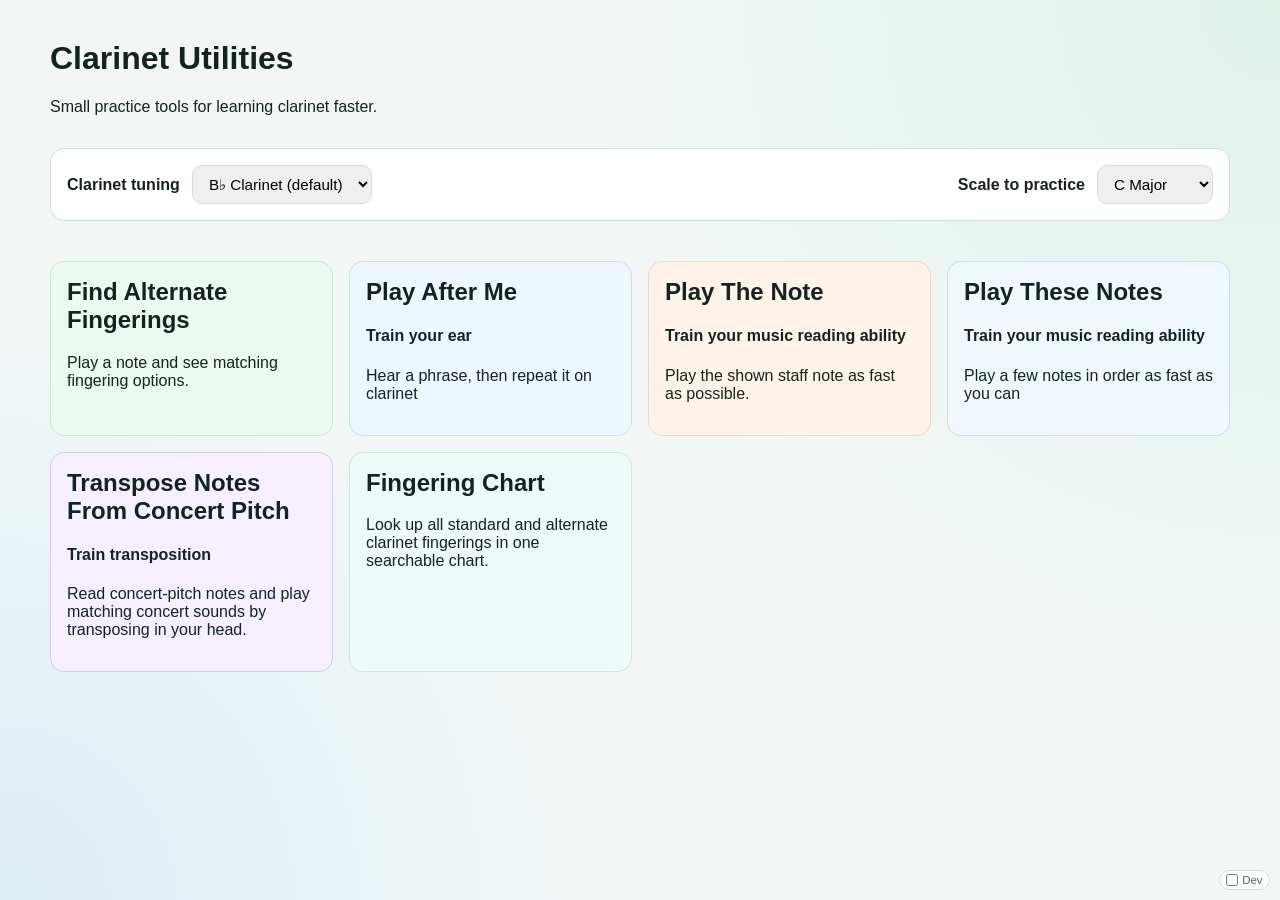
==== commit e41c8864: "colors for buttons, fixed mobile view more" ====
--- a/index.html
+++ b/index.html
@@ -40,34 +40,39 @@
       </section>
 
       <section class="card-grid main-panel">
-        <a class="card" href="alternate-fingerings.html">
+        <a class="card utility-card utility-card-alt-fing" href="alternate-fingerings.html">
           <h2>Find Alternate Fingerings</h2>
           <p>Play a note and see matching fingering options.</p>
         </a>
-        <a class="card" href="play-after-me.html">
+        <a class="card utility-card utility-card-play-after" href="play-after-me.html">
           <h2>Play After Me</h2>
           <h4>Train your ear</h4>
           <p>Hear a phrase, then repeat it on clarinet</p>
         </a>
-        <a class="card" href="play-the-note.html">
+        <a class="card utility-card utility-card-play-note" href="play-the-note.html">
           <h2>Play The Note</h2>
           <h4>Train your music reading ability</h4>
           <p>Play the shown staff note as fast as possible.</p>
         </a>
-        <a class="card" href="play-these-notes.html">
+        <a class="card utility-card utility-card-play-these" href="play-these-notes.html">
           <h2>Play These Notes</h2>
           <h4>Train your music reading ability</h4>
           <p>Play a few notes in order as fast as you can</p>
         </a>
-        <a class="card" href="fingering-chart.html">
+        <a class="card utility-card utility-card-transpose" href="transpose-concert-pitch.html" data-requires-transposition>
+          <h2>Transpose Notes From Concert Pitch</h2>
+          <h4>Train transposition</h4>
+          <p>Read concert-pitch notes and play matching concert sounds by transposing in your head.</p>
+        </a>
+        <a class="card utility-card utility-card-chart" href="fingering-chart.html">
           <h2>Fingering Chart</h2>
           <p>Look up all standard and alternate clarinet fingerings in one searchable chart.</p>
         </a>
-        <a class="card" href="layer-mapping.html" data-dev-only hidden>
+        <a class="card utility-card utility-card-layer-map" href="layer-mapping.html" data-dev-only hidden>
           <h2>Layer Mapping</h2>
           <p>Map template SVG layers to clarinet keys and collaborate on accurate overlays.</p>
         </a>
-        <a class="card" href="staff-render-showcase.html" data-dev-only hidden>
+        <a class="card utility-card utility-card-staff-showcase" href="staff-render-showcase.html" data-dev-only hidden>
           <h2>Staff Render Showcase</h2>
           <p>Inspect automatic notation rendering across scales, note counts, and sizes.</p>
         </a>
--- a/styles.css
+++ b/styles.css
@@ -82,10 +82,64 @@
   transition: transform 140ms ease, box-shadow 140ms ease;
 }
 
+.utility-card {
+  border-color: var(--utility-line, var(--line));
+  background: var(--utility-bg, var(--card));
+}
+
+.utility-card-alt-fing {
+  --utility-bg: #edf8f1;
+  --utility-line: #c6e7d2;
+}
+
+.utility-card-play-after {
+  --utility-bg: #eef6ff;
+  --utility-line: #c8ddf8;
+}
+
+.utility-card-play-note {
+  --utility-bg: #fff3e9;
+  --utility-line: #f2d6bd;
+}
+
+.utility-card-play-these {
+  --utility-bg: #f0f7ff;
+  --utility-line: #c9dcf1;
+}
+
+.utility-card-transpose {
+  --utility-bg: #f5efff;
+  --utility-line: #d8c8f0;
+}
+
+.utility-card-chart {
+  --utility-bg: #eefaf8;
+  --utility-line: #c8e8e1;
+}
+
+.utility-card-layer-map {
+  --utility-bg: #fff8e9;
+  --utility-line: #f0e0bd;
+}
+
+.utility-card-staff-showcase {
+  --utility-bg: #f2f2fa;
+  --utility-line: #d6d6eb;
+}
+
 .card:hover,
 .card:focus-visible {
   transform: translateY(-2px);
   box-shadow: 0 8px 18px rgba(20, 56, 47, 0.1);
+}
+
+.card.card-disabled {
+  opacity: 0.48;
+  pointer-events: none;
+  cursor: not-allowed;
+  transform: none !important;
+  box-shadow: none !important;
+  filter: grayscale(0.15);
 }
 
 .controls {
@@ -596,6 +650,14 @@
   max-width: 100%;
 }
 
+.bottom-bar-pitch-line {
+  display: inline;
+}
+
+.bottom-bar-pitch-sep {
+  display: inline;
+}
+
 .bottom-bar.waiting .bottom-bar-status {
   color: #f2f5f7;
 }
@@ -828,6 +890,10 @@
   max-width: none;
 }
 
+#ptn2-score {
+  overflow-x: auto;
+}
+
 @media (min-width: 980px) {
   #workspace {
     display: grid;
@@ -847,6 +913,7 @@
 
   #play-after-workspace,
   #play-note-workspace,
+  #transpose-concert-workspace,
   #play-these-workspace,
   #fingering-chart-workspace {
     display: grid;
@@ -856,6 +923,7 @@
 
   #play-after-workspace,
   #play-note-workspace,
+  #transpose-concert-workspace,
   #play-these-workspace {
     grid-template-columns: minmax(420px, 1.35fr) minmax(320px, 1fr);
     align-items: start;
@@ -863,6 +931,7 @@
 
   #play-after-workspace .score-panel,
   #play-note-workspace .score-panel,
+  #transpose-concert-workspace .score-panel,
   #play-these-workspace .score-panel {
     grid-column: 1;
     grid-row: 1 / span 2;
@@ -871,6 +940,7 @@
 
   #play-after-workspace .game-controls,
   #play-note-workspace .game-controls,
+  #transpose-concert-workspace .game-controls,
   #play-these-workspace .game-controls {
     grid-column: 2;
     grid-row: 1;
@@ -879,6 +949,7 @@
 
   #play-after-workspace .game-info,
   #play-note-workspace .game-info,
+  #transpose-concert-workspace .game-info,
   #play-these-workspace .game-info {
     grid-column: 2;
     grid-row: 2;
@@ -925,6 +996,38 @@
     width: 100%;
   }
 
+  .bottom-bar-content {
+    padding: 0.48rem 0.4rem;
+    gap: 0.22rem;
+  }
+
+  .bottom-bar-section-pitch {
+    justify-content: flex-end;
+    padding-right: 0.12rem;
+    overflow: visible;
+  }
+
+  .bottom-bar-pitch {
+    display: inline-flex;
+    flex-direction: column;
+    align-items: flex-end;
+    justify-content: center;
+    white-space: normal;
+    overflow: visible;
+    text-overflow: clip;
+    max-width: none;
+    line-height: 1.06;
+    font-size: 0.72rem;
+  }
+
+  .bottom-bar-pitch-line {
+    display: block;
+  }
+
+  .bottom-bar-pitch-sep {
+    display: none;
+  }
+
   .game-info {
     margin-top: 0.7rem;
     gap: 0.45rem;
@@ -988,18 +1091,18 @@
   }
 
   .chart-fingering-row {
-    grid-template-columns: 80px 82px minmax(0, 1fr);
+    grid-template-columns: 96px 82px minmax(0, 1fr);
     gap: 0.3rem;
     padding-top: 0.22rem;
   }
 
   .chart-clef-col,
   .chart-clef-spacer {
-    min-height: 56px;
+    min-height: 70px;
   }
 
   .chart-staff-svg {
-    width: 78px;
+    width: 94px;
     border-radius: 6px;
   }
 
